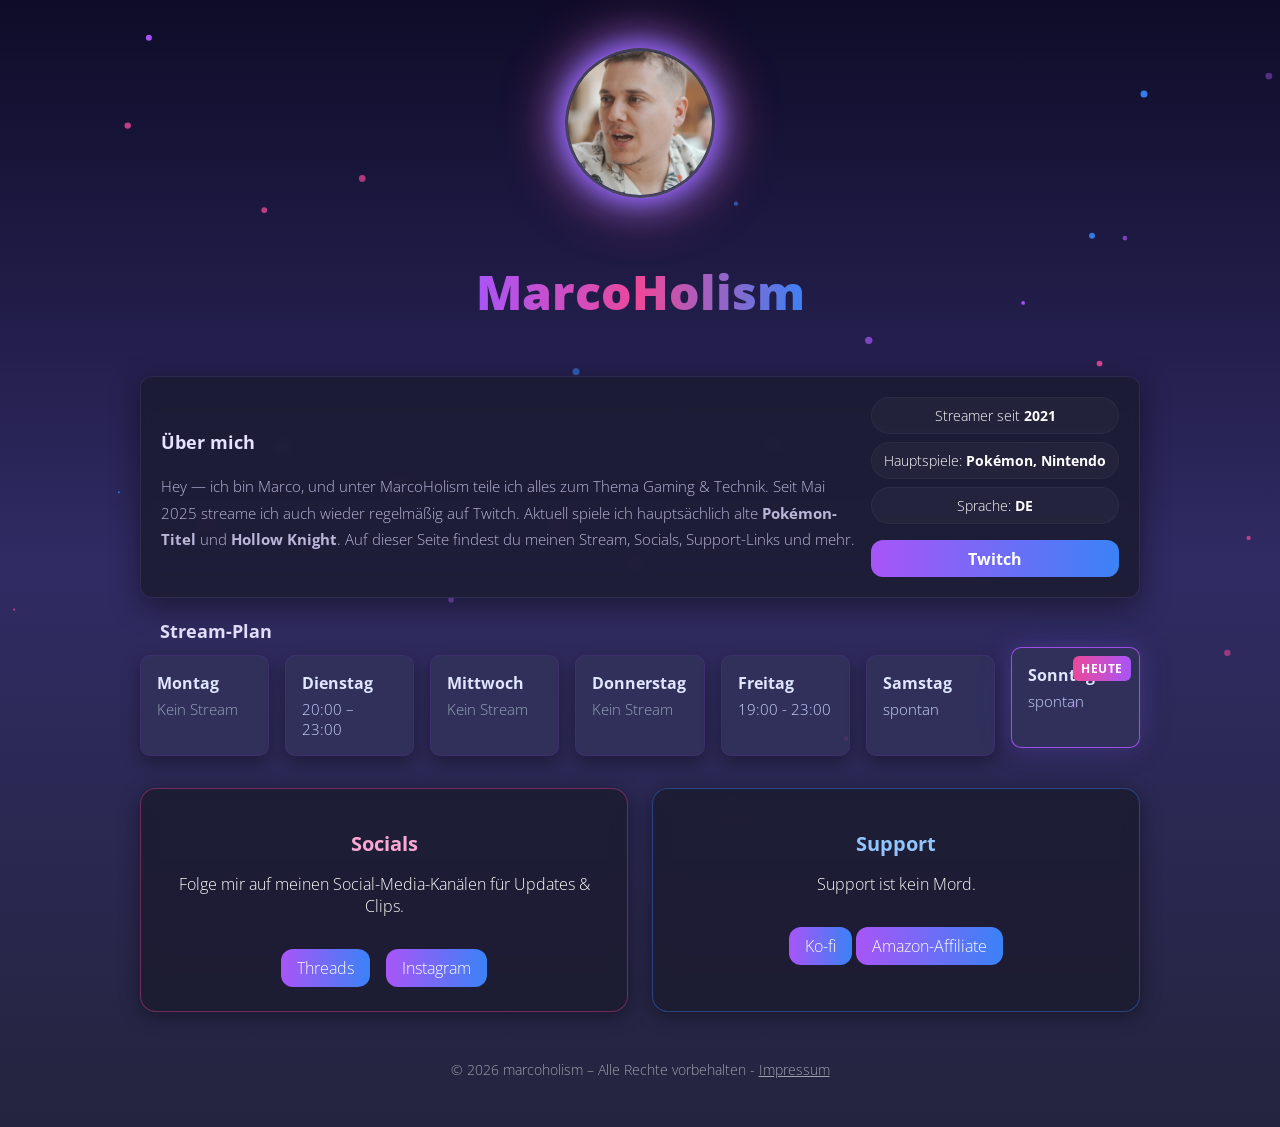
==== index.html @ 1c86805b "Add files via upload" ====
<!doctype html>
<html lang="de">
<head>
<meta charset="utf-8">
<meta name="viewport" content="width=device-width, initial-scale=1.0">
<link rel="icon" href="/favicon.png" type="image/png">
<meta name="robots" content="noindex, nofollow, noarchive">
<title>MarcoHolism</title>

<style>
@import url('https://fonts.googleapis.com/css2?family=Open+Sans:wght@300;400;700&display=swap');

:root {
  --bg1:#0f0c29; --bg2:#302b63; --bg3:#24243e;
  --accent1:#a855f7; --accent2:#3b82f6; --accent3:#ec4899;
  --glass: rgba(27,27,47,0.8);
}

/* Partikel Canvas */
#particle-canvas {
  position: fixed; top: 0; left: 0;
  width: 100%; height: 100%;
  pointer-events: none;
  z-index: -1;
}

/* Base Styles */
* { box-sizing: border-box; scroll-behavior: smooth; }
body {
  margin: 0;
  font-family: 'Open Sans', sans-serif;
  font-weight: 300;
  background: linear-gradient(to bottom, var(--bg1), var(--bg2), var(--bg3));
  color: white;
  display: flex;
  flex-direction: column;
  align-items: center;
  min-height: 100vh;
  padding: 3rem 1rem;
  text-align: center;
}

h1 {
  font-size: 3rem;
  font-weight: 800;
  background: linear-gradient(to right, var(--accent1), var(--accent3), var(--accent2));
  -webkit-background-clip: text;
  -webkit-text-fill-color: transparent;
  animation: pulse 2s infinite;
}
@keyframes pulse { 0%,100%{opacity:1;} 50%{opacity:0.6;} }

.profile-pic {
  width: 150px; height: 150px;
  border-radius: 50%;
  object-fit: cover;
  margin-bottom: 1.5rem;
  border: 3px solid rgba(255,255,255,0.2);
  box-shadow: 0 0 20px var(--accent1), 0 0 40px var(--accent2), 0 0 60px var(--accent3);
}

.container { max-width: 1000px; width: 100%; margin-top: 1.25rem; }

/* About */
.about {
  background: var(--glass);
  padding: 1.25rem;
  border-radius: 12px;
  border: 1px solid rgba(167,139,250,0.12);
  backdrop-filter: blur(6px);
  box-shadow: 0 8px 30px rgba(0,0,0,0.45);
}
.about-grid { display: flex; flex-direction: column; gap: 1rem; }
@media(min-width:860px){ .about-grid{ flex-direction:row; align-items:center; } }
.about-text { flex:1; text-align:left; line-height: 1.75; }
.about-meta { min-width:220px; display:flex; flex-direction:column; gap:.5rem; }
.meta-chip {
  padding:.5rem .75rem;
  border-radius:999px;
  background:rgba(255,255,255,0.03);
  border:1px solid rgba(255,255,255,0.04);
  font-size:.9rem;
}

/* Section Titles */
.section-title { margin:1.25rem 0 .75rem; text-align:left; font-size:1.15rem; color:#e6e1ff; }

/* Schedule Title bündig mit About */
#schedule .section-title { margin-left: 1.25rem; }

/* Schedule */
.schedule-grid {
  display:grid;
  grid-template-columns:repeat(auto-fit,minmax(120px,1fr));
  gap:1rem;
  margin-top:.75rem;
}
@media (max-width: 600px) {
  .schedule-grid { grid-template-columns: 1fr; }
}
.day-card {
  background: rgba(51,50,92,0.8);
  padding: 1rem;
  border-radius: 10px;
  border: 1px solid rgba(147,51,234,0.12);
  box-shadow: 0 6px 18px rgba(0,0,0,0.35);
  transition: transform .18s ease, box-shadow .18s ease;
}
.day-card:hover { transform:translateY(-6px); }
.day-card .dow { font-weight:700; margin-bottom:.35rem; color:#dfe7ff; }
.day-card .time { font-size:.95rem; color:#cbd5ff; }
.day-card.off .time { color:#94a3b8; }
.day-card.active {
  border-color: rgba(168,85,247,0.9);
  box-shadow:0 0 22px rgba(168,85,247,0.18), 0 0 44px rgba(59,130,246,0.08);
  transform: translateY(-8px);
}
.ribbon { position:relative; }
.ribbon::after {
  content:'HEUTE';
  position:absolute; right:8px; top:8px;
  background:linear-gradient(90deg,var(--accent3),var(--accent1));
  padding:.25rem .5rem;
  border-radius:6px;
  font-size:.75rem;
  font-weight:700;
  color:#fff;
  letter-spacing:.6px;
}

/* Cards */
.card-container { display:grid; gap:1.5rem; max-width:1000px; width:100%; margin-top:2rem; }
@media (min-width: 768px) { .card-container { grid-template-columns: repeat(2, 1fr); } }
.card {
  background: rgba(27,27,47,0.8);
  border-radius: 1rem;
  padding: 1.5rem;
  border:1px solid rgba(147,51,234,0.4);
  backdrop-filter: blur(8px);
  box-shadow: 0 4px 20px rgba(0,0,0,0.4);
  transition: transform 0.2s ease;
}
.card:hover { transform: scale(1.05); }
.card h2 { margin-bottom:0.75rem; font-size:1.25rem; }
.card a {
  display:inline-block;
  margin-top:1rem;
  padding:.5rem 1rem;
  border-radius:.75rem;
  background:linear-gradient(to right, var(--accent1), var(--accent2));
  color:white;
  text-decoration:none;
  transition:opacity 0.2s;
}
.card a:hover { opacity:0.85; }

/* Utility */
.muted { color:#b9b6d9; font-size:.95rem; }
.btn {
  display:inline-block;
  margin-top:.5rem;
  padding:.45rem .85rem;
  border-radius:.75rem;
  background:linear-gradient(90deg,var(--accent1),var(--accent2));
  text-decoration:none;
  color:#fff;
  font-weight:700;
}

/* Footer */
footer { margin-top:3rem; font-size:.875rem; color:#9ca3af; }
footer a { color:#9ca3af; }
</style>
</head>
<body>

<canvas id="particle-canvas"></canvas>

<header>
  <img src="profilbild.webp" alt="Profilbild" loading="lazy" class="profile-pic">
  <h1>MarcoHolism</h1>
</header>

<div class="container">
  <section id="about" class="about" aria-labelledby="about-title">
    <div class="about-grid">
      <div class="about-text">
        <h2 id="about-title" class="section-title">Über mich</h2>
        <p class="muted">Hey — ich bin Marco, und unter MarcoHolism teile ich alles zum Thema Gaming & Technik. Seit Mai 2025 streame ich auch wieder regelmäßig auf Twitch. Aktuell spiele ich hauptsächlich alte <strong>Pokémon-Titel</strong> und <strong>Hollow Knight</strong>. Auf dieser Seite findest du meinen Stream, Socials, Support-Links und mehr.</p>
      </div>
      <aside class="about-meta" aria-label="Kurzdaten">
        <div class="meta-chip">Streamer seit <strong>2021</strong></div>
        <div class="meta-chip">Hauptspiele: <strong>Pokémon, Nintendo</strong></div>
        <div class="meta-chip">Sprache: <strong>DE</strong></div>
        <a class="btn" href="https://twitch.tv/dein-kanal" target="_blank" rel="noopener">Twitch</a>
      </aside>
    </div>
  </section>

  <section id="schedule" aria-labelledby="schedule-title" style="margin-top:1.25rem; text-align:left;">
    <h3 id="schedule-title" class="section-title">Stream-Plan</h3>
    <div class="schedule-grid" aria-live="polite">
      <div class="day-card off" data-day="1"><div class="dow">Montag</div><div class="time">Kein Stream</div></div>
      <div class="day-card" data-day="2"><div class="dow">Dienstag</div><div class="time">20:00 – 23:00</div></div>
      <div class="day-card off" data-day="3"><div class="dow">Mittwoch</div><div class="time">Kein Stream</div></div>
      <div class="day-card off" data-day="4"><div class="dow">Donnerstag</div><div class="time">Kein Stream</div></div>
      <div class="day-card" data-day="5"><div class="dow">Freitag</div><div class="time">19:00 - 23:00</div></div>
      <div class="day-card" data-day="6"><div class="dow">Samstag</div><div class="time">spontan</div></div>
      <div class="day-card" data-day="0"><div class="dow">Sonntag</div><div class="time">spontan</div></div>
    </div>
  </section>
</div>

<main class="card-container">
  <div class="card" style="border-color: rgba(236,72,153,0.4)">
    <h2 style="color: #f9a8d4">Socials</h2>
    <p>Folge mir auf meinen Social-Media-Kanälen für Updates & Clips.</p>
    <div style="margin-top: 1rem; display: flex; gap: 1rem; justify-content: center;">
      <a href="https://threads.com/@marco.holism">Threads</a>
      <a href="https://instagram.com/marco.holism">Instagram</a>
    </div>
  </div>

  <div class="card" style="border-color: rgba(59,130,246,0.4)">
    <h2 style="color: #93c5fd">Support</h2>
    <p>Support ist kein Mord.</p>
    <a href="https://ko-fi.com/marcoholism">Ko-fi</a>
    <a href="https://amzn.to/4oPNF18">Amazon-Affiliate</a>
  </div>
</main>

<footer>
  © <script>document.write(new Date().getFullYear());</script> marcoholism – Alle Rechte vorbehalten - <a href="/impressum">Impressum</a>
</footer>

<script>
// Highlight current day
(function(){
  const today = new Date().getDay();
  document.querySelectorAll('.day-card').forEach(card => {
    if(parseInt(card.dataset.day,10) === today){
      card.classList.add('active','ribbon');
    }
  });
})();

// Partikel-Hintergrund
const canvas = document.getElementById('particle-canvas');
const ctx = canvas.getContext('2d');
let particles = [];
const particleCount = window.innerWidth < 768 ? 10 : 30;

function resizeCanvas() {
  canvas.width = window.innerWidth;
  canvas.height = window.innerHeight;
}
window.addEventListener('resize', resizeCanvas);
resizeCanvas();

class Particle {
  constructor() { this.reset(); }
  reset() {
    this.x = Math.random() * canvas.width;
    this.y = Math.random() * canvas.height;
    this.size = Math.random() * 3 + 1;
    this.speedX = (Math.random() - 0.5) * 0.5;
    this.speedY = Math.random() * 1 + 0.5;

    // Subtile Farbvariation: Lila/Pink/Türkis Töne
    const baseColors = [
      [168,85,247],   // lila
      [59,130,246],   // blau
      [236,72,153]    // pink
    ];
    const c = baseColors[Math.floor(Math.random() * baseColors.length)];
    const alpha = Math.random() * 0.6 + 0.4; // 0.4 bis 1.0
    this.color = `rgba(${c[0]},${c[1]},${c[2]},${alpha})`;
  }
  update() {
    this.x += this.speedX;
    this.y -= this.speedY;
    if(this.y < 0 || this.x < 0 || this.x > canvas.width) {
      this.reset();
      this.y = canvas.height;
    }
  }
  draw() {
    ctx.beginPath();
    ctx.arc(this.x, this.y, this.size, 0, Math.PI*2);
    ctx.fillStyle = this.color;
    ctx.fill();
  }
}

for(let i=0;i<particleCount;i++) particles.push(new Particle());

function animate() {
  ctx.clearRect(0,0,canvas.width,canvas.height);
  particles.forEach(p=>{ p.update(); p.draw(); });
  requestAnimationFrame(animate);
}
animate();
</script>

</body>
</html>
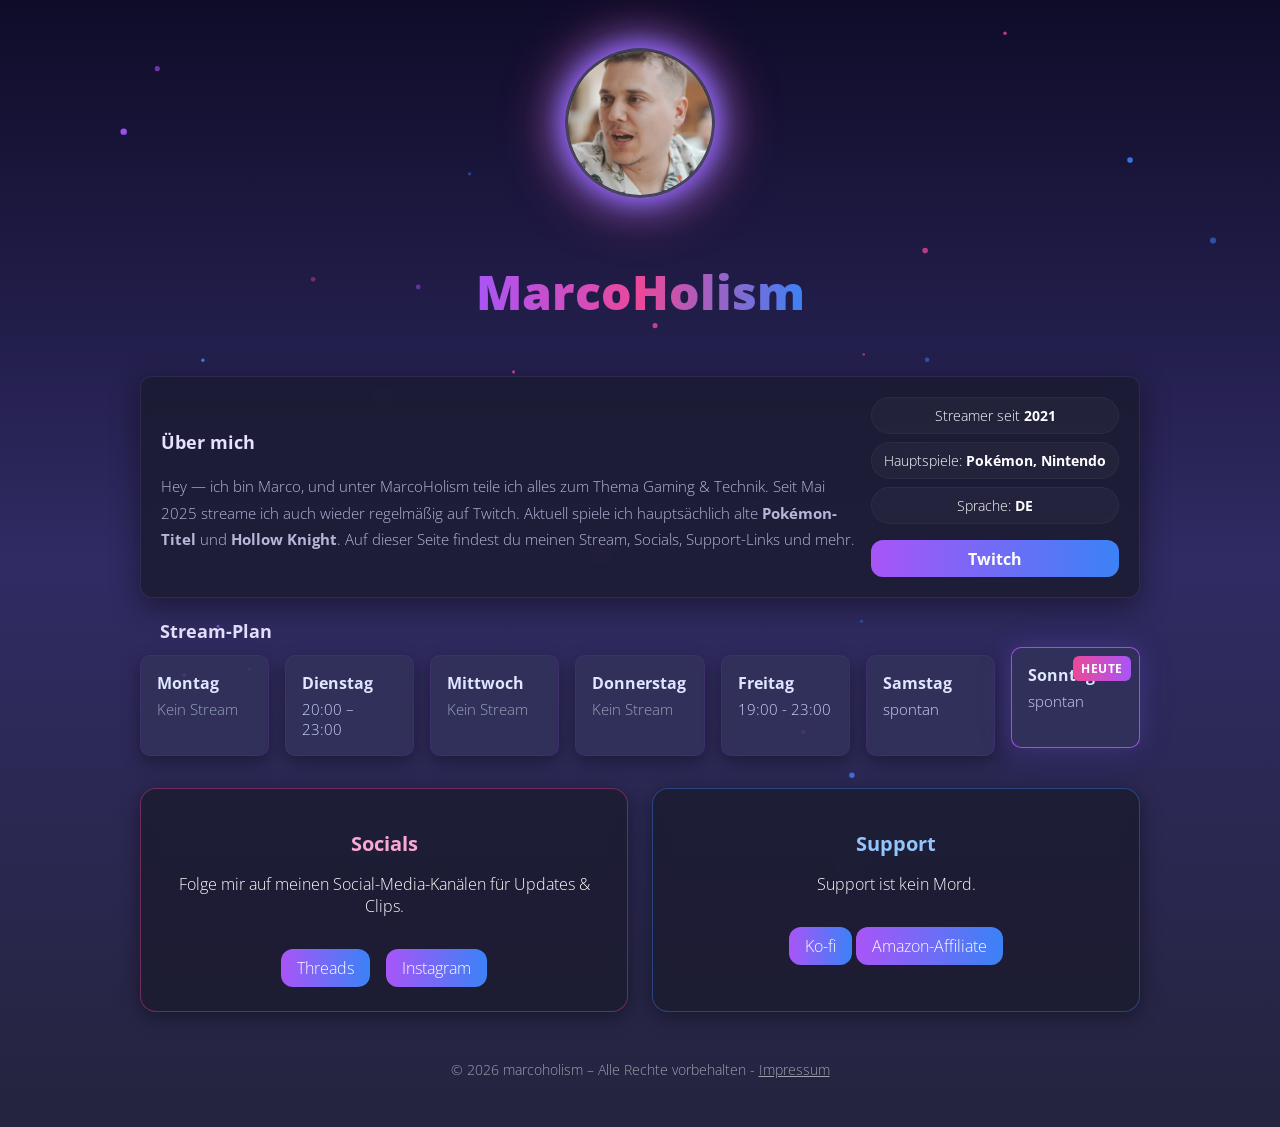
==== commit 55809d7d: "Add files via upload" ====
--- a/index.html
+++ b/index.html
@@ -177,7 +177,7 @@
 <canvas id="particle-canvas"></canvas>
 
 <header>
-  <img src="profilbild.webp" alt="Profilbild" loading="lazy" class="profile-pic">
+  <img src="profilbild-144.webp" srcset="profilbild-144.webp 144w, profilbild-300.webp 300w, profilbild-400.webp 400w" sizes="(max-width: 600px) 144px, (max-width: 1000px) 300px, 400px" alt="Profilbild" loading="lazy" class="profile-pic">
   <h1>MarcoHolism</h1>
 </header>
 
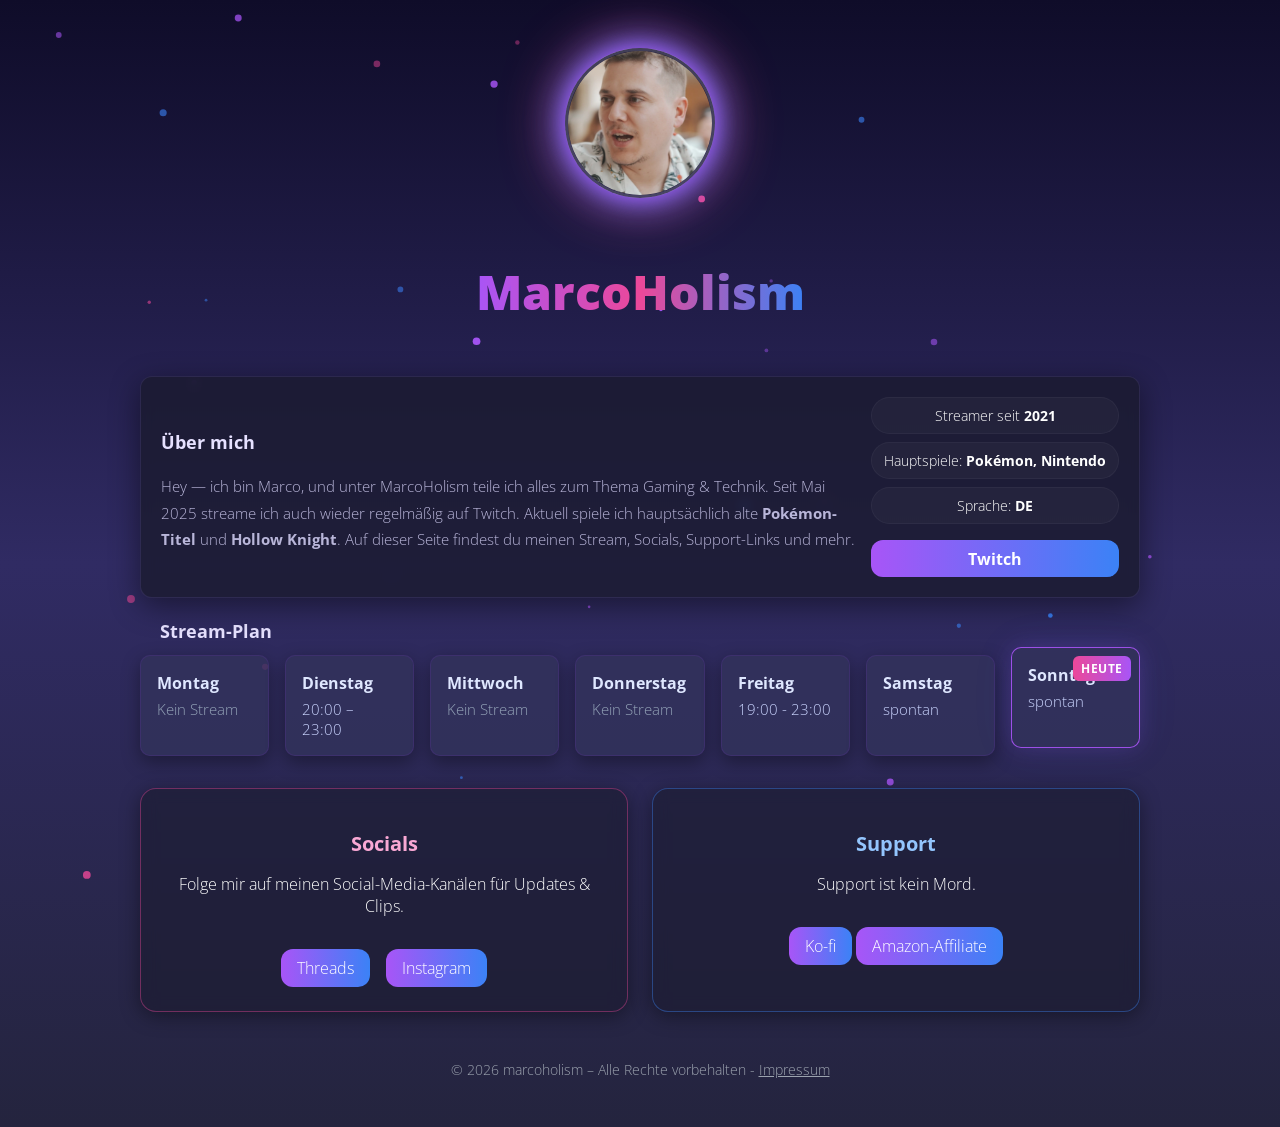
==== commit c2ff9592: "Add files via upload" ====
--- a/index.html
+++ b/index.html
@@ -5,7 +5,22 @@
 <meta name="viewport" content="width=device-width, initial-scale=1.0">
 <link rel="icon" href="/favicon.png" type="image/png">
 <meta name="robots" content="noindex, nofollow, noarchive">
-<title>MarcoHolism</title>
+<meta name="description" content="Hey — ich bin Marco! Auf MarcoHolism dreht sich alles um Gaming, Technik und Twitch-Streams. Schau vorbei!">
+
+<!-- Open Graph (Facebook, Discord, WhatsApp usw.) -->
+<meta property="og:title" content="MarcoHolism – Gaming & Technik">
+<meta property="og:description" content="Gaming, Technik & Streams. Folge mir auf Twitch und Socials!">
+<!--<meta property="og:image" content="https://deine-domain.de/preview.jpg">-->
+<meta property="og:url" content="https://marcoholism.us/">
+<meta property="og:type" content="website">
+
+<!-- Twitter Card -->
+<meta name="twitter:card" content="summary_large_image">
+<meta name="twitter:title" content="MarcoHolism – Gaming & Technik">
+<meta name="twitter:description" content="Gaming, Technik & Streams. Folge mir auf Twitch und Socials!">
+<!--<meta name="twitter:image" content="https://deine-domain.de/preview.jpg">-->
+  
+  <title>MarcoHolism</title>
 
 <style>
 @import url('https://fonts.googleapis.com/css2?family=Open+Sans:wght@300;400;700&display=swap');
@@ -115,6 +130,11 @@
   box-shadow:0 0 22px rgba(168,85,247,0.18), 0 0 44px rgba(59,130,246,0.08);
   transform: translateY(-8px);
 }
+@media (max-width: 600px) {
+  .day-card.active {
+    transform: none;
+  }
+}
 .ribbon { position:relative; }
 .ribbon::after {
   content:'HEUTE';
@@ -132,7 +152,7 @@
 .card-container { display:grid; gap:1.5rem; max-width:1000px; width:100%; margin-top:2rem; }
 @media (min-width: 768px) { .card-container { grid-template-columns: repeat(2, 1fr); } }
 .card {
-  background: rgba(27,27,47,0.8);
+  background: rgba(27,27,47,0.6);
   border-radius: 1rem;
   padding: 1.5rem;
   border:1px solid rgba(147,51,234,0.4);
@@ -153,6 +173,8 @@
   transition:opacity 0.2s;
 }
 .card a:hover { opacity:0.85; }
+
+
 
 /* Utility */
 .muted { color:#b9b6d9; font-size:.95rem; }
@@ -212,7 +234,7 @@
 </div>
 
 <main class="card-container">
-  <div class="card" style="border-color: rgba(236,72,153,0.4)">
+  <div class="card glass" style="border-color: rgba(236,72,153,0.4)">
     <h2 style="color: #f9a8d4">Socials</h2>
     <p>Folge mir auf meinen Social-Media-Kanälen für Updates & Clips.</p>
     <div style="margin-top: 1rem; display: flex; gap: 1rem; justify-content: center;">
@@ -221,7 +243,7 @@
     </div>
   </div>
 
-  <div class="card" style="border-color: rgba(59,130,246,0.4)">
+  <div class="card glass" style="border-color: rgba(59,130,246,0.4)">
     <h2 style="color: #93c5fd">Support</h2>
     <p>Support ist kein Mord.</p>
     <a href="https://ko-fi.com/marcoholism">Ko-fi</a>
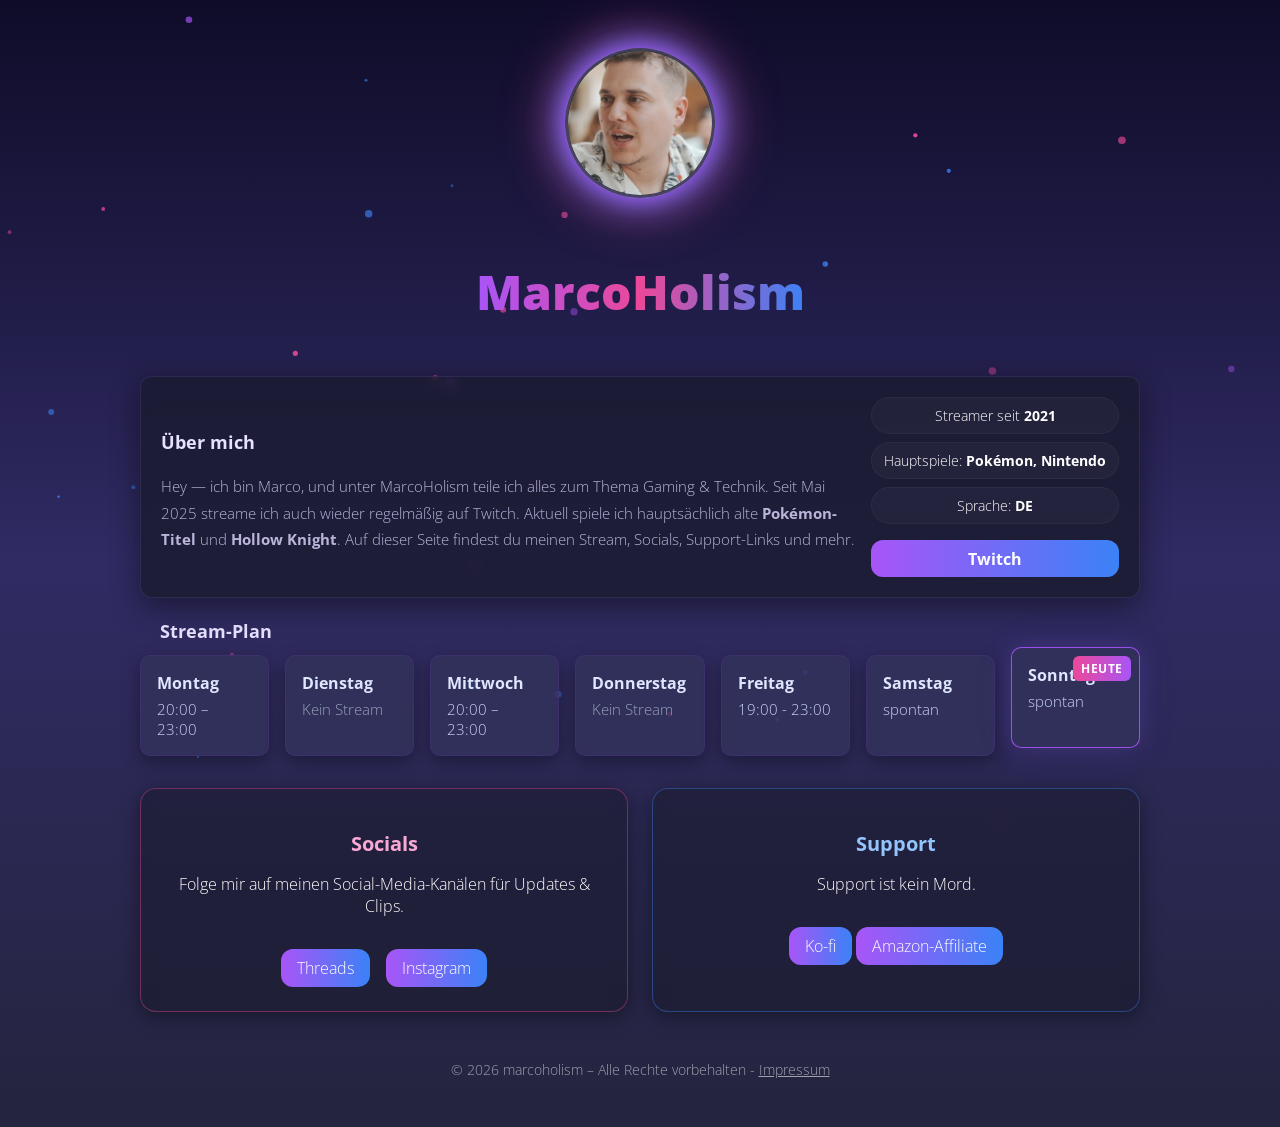
==== commit 7a068e34: "Add files via upload" ====
--- a/index.html
+++ b/index.html
@@ -20,7 +20,7 @@
 <meta name="twitter:description" content="Gaming, Technik & Streams. Folge mir auf Twitch und Socials!">
 <!--<meta name="twitter:image" content="https://deine-domain.de/preview.jpg">-->
   
-  <title>MarcoHolism</title>
+<title>MarcoHolism</title>
 
 <style>
 @import url('https://fonts.googleapis.com/css2?family=Open+Sans:wght@300;400;700&display=swap');
@@ -222,9 +222,9 @@
   <section id="schedule" aria-labelledby="schedule-title" style="margin-top:1.25rem; text-align:left;">
     <h3 id="schedule-title" class="section-title">Stream-Plan</h3>
     <div class="schedule-grid" aria-live="polite">
-      <div class="day-card off" data-day="1"><div class="dow">Montag</div><div class="time">Kein Stream</div></div>
-      <div class="day-card" data-day="2"><div class="dow">Dienstag</div><div class="time">20:00 – 23:00</div></div>
-      <div class="day-card off" data-day="3"><div class="dow">Mittwoch</div><div class="time">Kein Stream</div></div>
+      <div class="day-card" data-day="1"><div class="dow">Montag</div><div class="time">20:00 – 23:00</div></div>
+      <div class="day-card off" data-day="2"><div class="dow">Dienstag</div><div class="time">Kein Stream</div></div>
+      <div class="day-card" data-day="3"><div class="dow">Mittwoch</div><div class="time">20:00 – 23:00</div></div>
       <div class="day-card off" data-day="4"><div class="dow">Donnerstag</div><div class="time">Kein Stream</div></div>
       <div class="day-card" data-day="5"><div class="dow">Freitag</div><div class="time">19:00 - 23:00</div></div>
       <div class="day-card" data-day="6"><div class="dow">Samstag</div><div class="time">spontan</div></div>
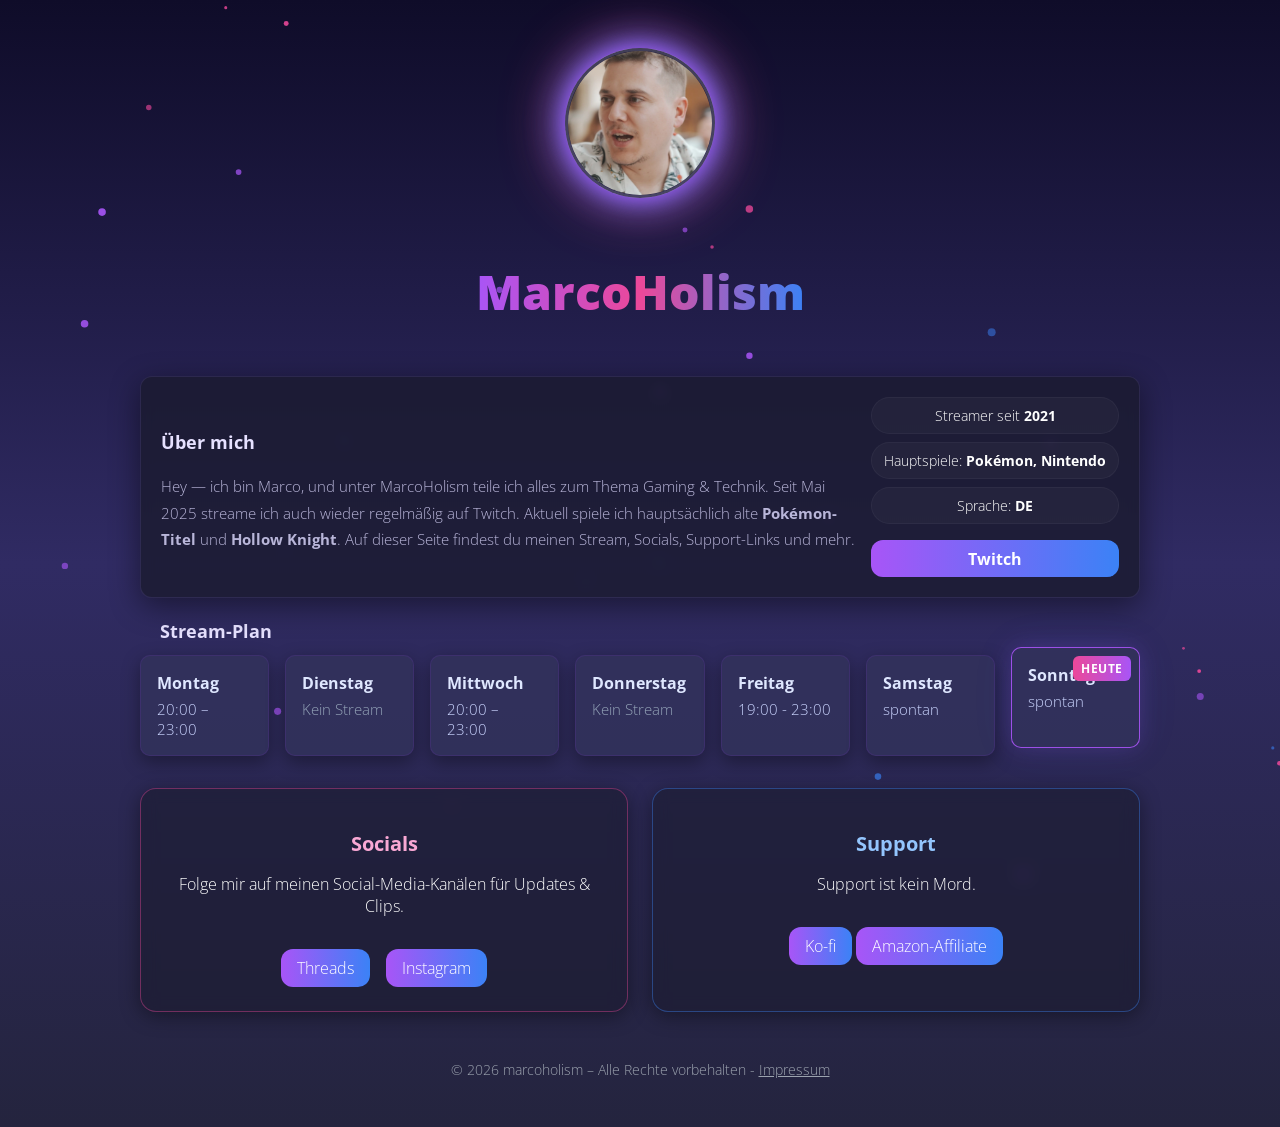
==== commit 3dab4219: "Add files via upload" ====
--- a/index.html
+++ b/index.html
@@ -214,7 +214,7 @@
         <div class="meta-chip">Streamer seit <strong>2021</strong></div>
         <div class="meta-chip">Hauptspiele: <strong>Pokémon, Nintendo</strong></div>
         <div class="meta-chip">Sprache: <strong>DE</strong></div>
-        <a class="btn" href="https://twitch.tv/dein-kanal" target="_blank" rel="noopener">Twitch</a>
+        <a class="btn" href="https://twitch.tv/marcoholism" rel="noopener">Twitch</a>
       </aside>
     </div>
   </section>
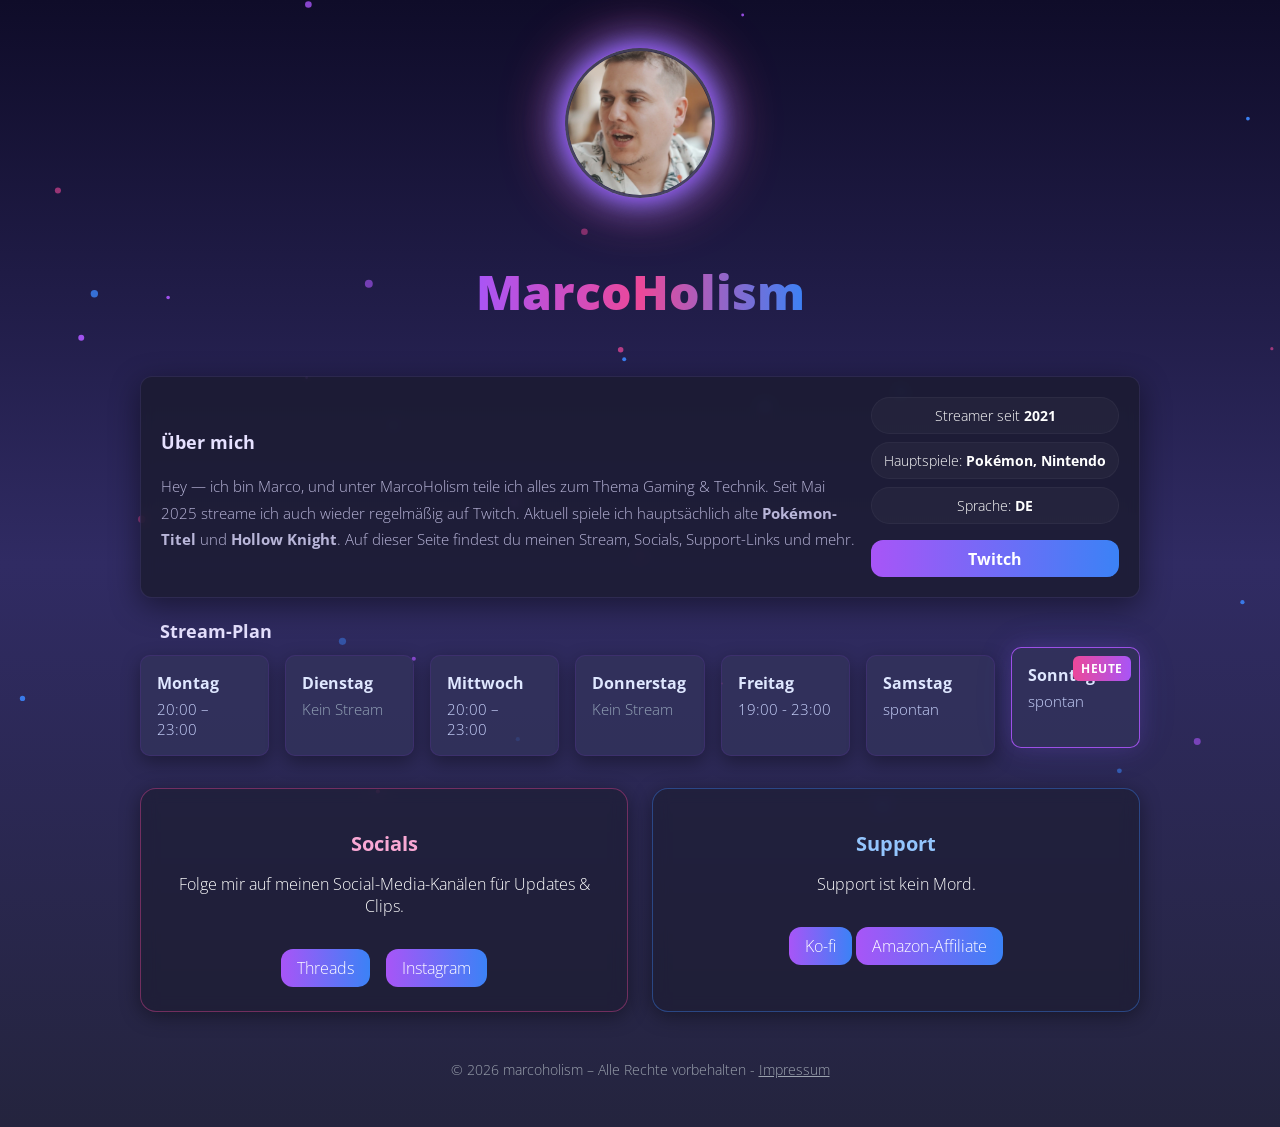
==== commit 7973a189: "Add files via upload" ====
--- a/index.html
+++ b/index.html
@@ -22,23 +22,9 @@
   
 <title>MarcoHolism</title>
 
+<link rel="stylesheet" href="/style.css" type="text/css">
+
 <style>
-@import url('https://fonts.googleapis.com/css2?family=Open+Sans:wght@300;400;700&display=swap');
-
-:root {
-  --bg1:#0f0c29; --bg2:#302b63; --bg3:#24243e;
-  --accent1:#a855f7; --accent2:#3b82f6; --accent3:#ec4899;
-  --glass: rgba(27,27,47,0.8);
-}
-
-/* Partikel Canvas */
-#particle-canvas {
-  position: fixed; top: 0; left: 0;
-  width: 100%; height: 100%;
-  pointer-events: none;
-  z-index: -1;
-}
-
 /* Base Styles */
 * { box-sizing: border-box; scroll-behavior: smooth; }
 body {
--- a/style.css
+++ b/style.css
@@ -0,0 +1,17 @@
+@import url('https://fonts.googleapis.com/css2?family=Open+Sans:wght@300;400;700&display=swap');
+
+:root {
+  --bg1:#0f0c29; --bg2:#302b63; --bg3:#24243e;
+  --accent1:#a855f7; --accent2:#3b82f6; --accent3:#ec4899;
+  --glass: rgba(27,27,47,0.8);
+  --text-muted: #a1a1aa;
+}
+
+/* Partikel Canvas */
+
+#particle-canvas {
+  position: fixed; top: 0; left: 0;
+  width: 100%; height: 100%;
+  pointer-events: none;
+  z-index: -1;
+}
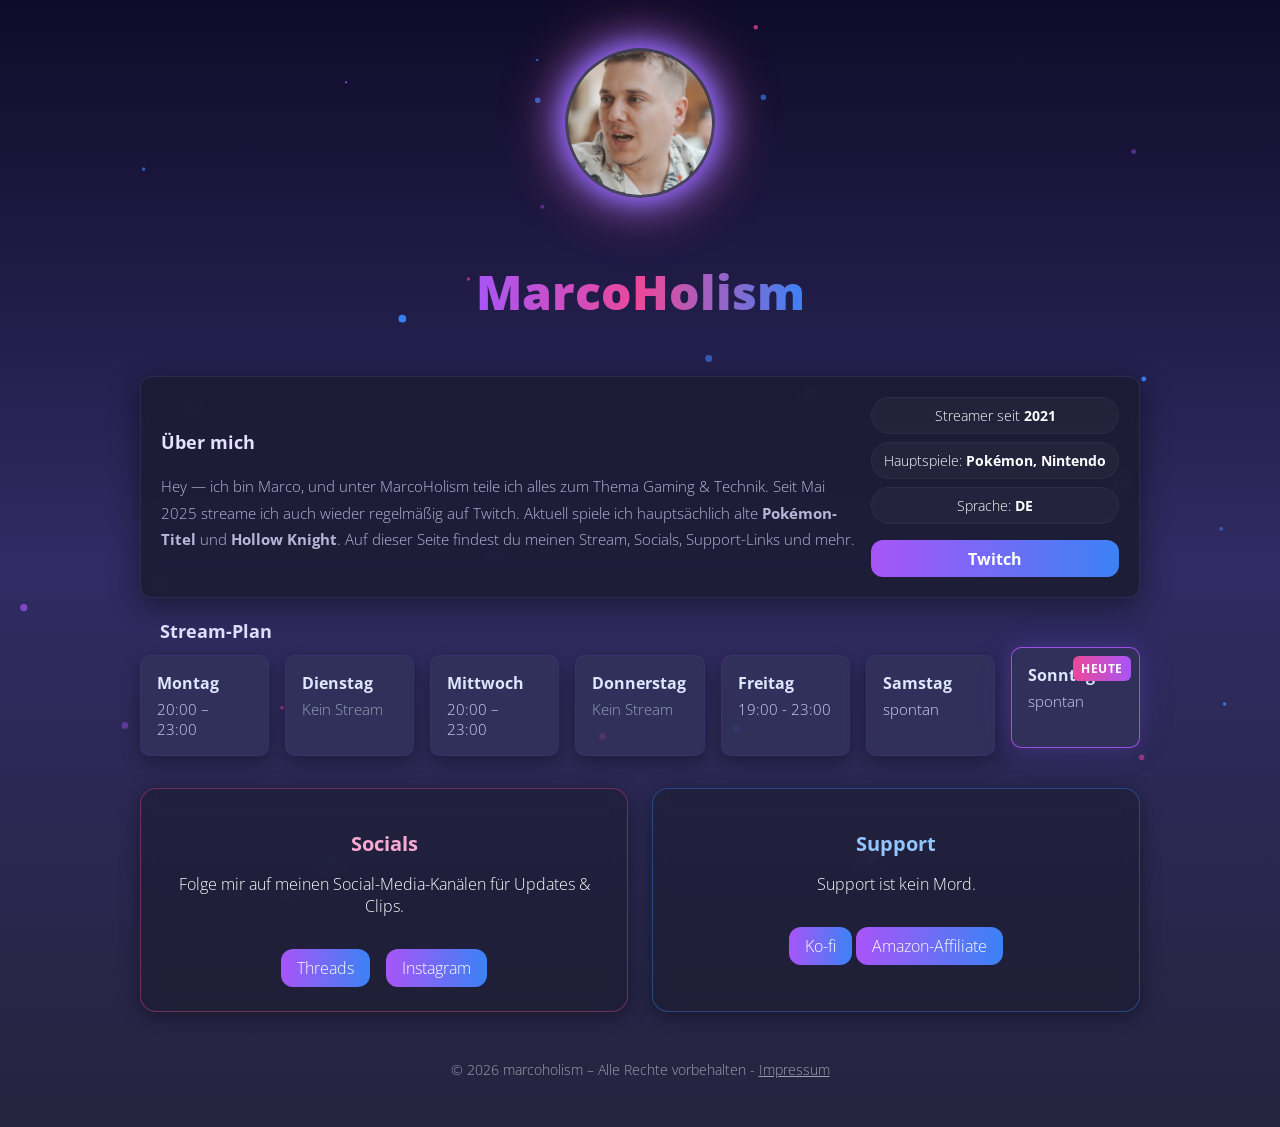
==== commit ec36a113: "Add files via upload" ====
--- a/index.html
+++ b/index.html
@@ -40,16 +40,6 @@
   padding: 3rem 1rem;
   text-align: center;
 }
-
-h1 {
-  font-size: 3rem;
-  font-weight: 800;
-  background: linear-gradient(to right, var(--accent1), var(--accent3), var(--accent2));
-  -webkit-background-clip: text;
-  -webkit-text-fill-color: transparent;
-  animation: pulse 2s infinite;
-}
-@keyframes pulse { 0%,100%{opacity:1;} 50%{opacity:0.6;} }
 
 .profile-pic {
   width: 150px; height: 150px;
--- a/style.css
+++ b/style.css
@@ -14,4 +14,14 @@
   width: 100%; height: 100%;
   pointer-events: none;
   z-index: -1;
-}+}
+
+h1 {
+  font-size: 3rem;
+  font-weight: 800;
+  background: linear-gradient(to right, var(--accent1), var(--accent3), var(--accent2));
+  -webkit-background-clip: text;
+  -webkit-text-fill-color: transparent;
+  animation: pulse 2s infinite;
+}
+@keyframes pulse { 0%,100%{opacity:1;} 50%{opacity:0.6;} }
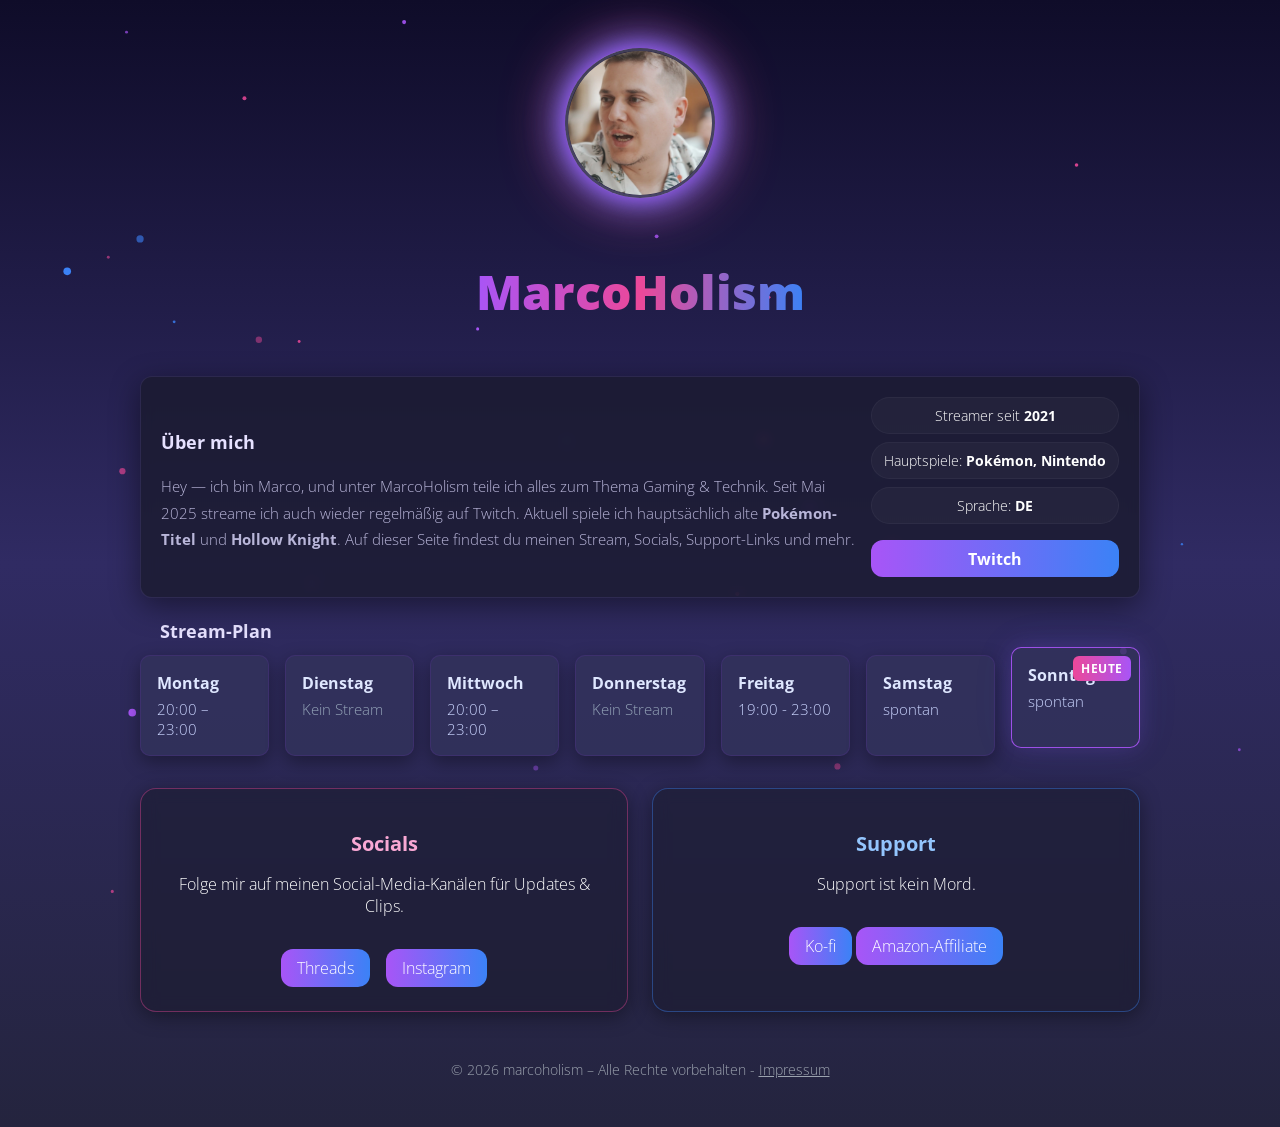
==== commit c107a4ff: "Update index.html" ====
--- a/index.html
+++ b/index.html
@@ -21,6 +21,8 @@
 <!--<meta name="twitter:image" content="https://deine-domain.de/preview.jpg">-->
   
 <title>MarcoHolism</title>
+
+<link rel="me" href="https://mastodon.social/@marcoholism">
 
 <link rel="stylesheet" href="/style.css" type="text/css">
 
